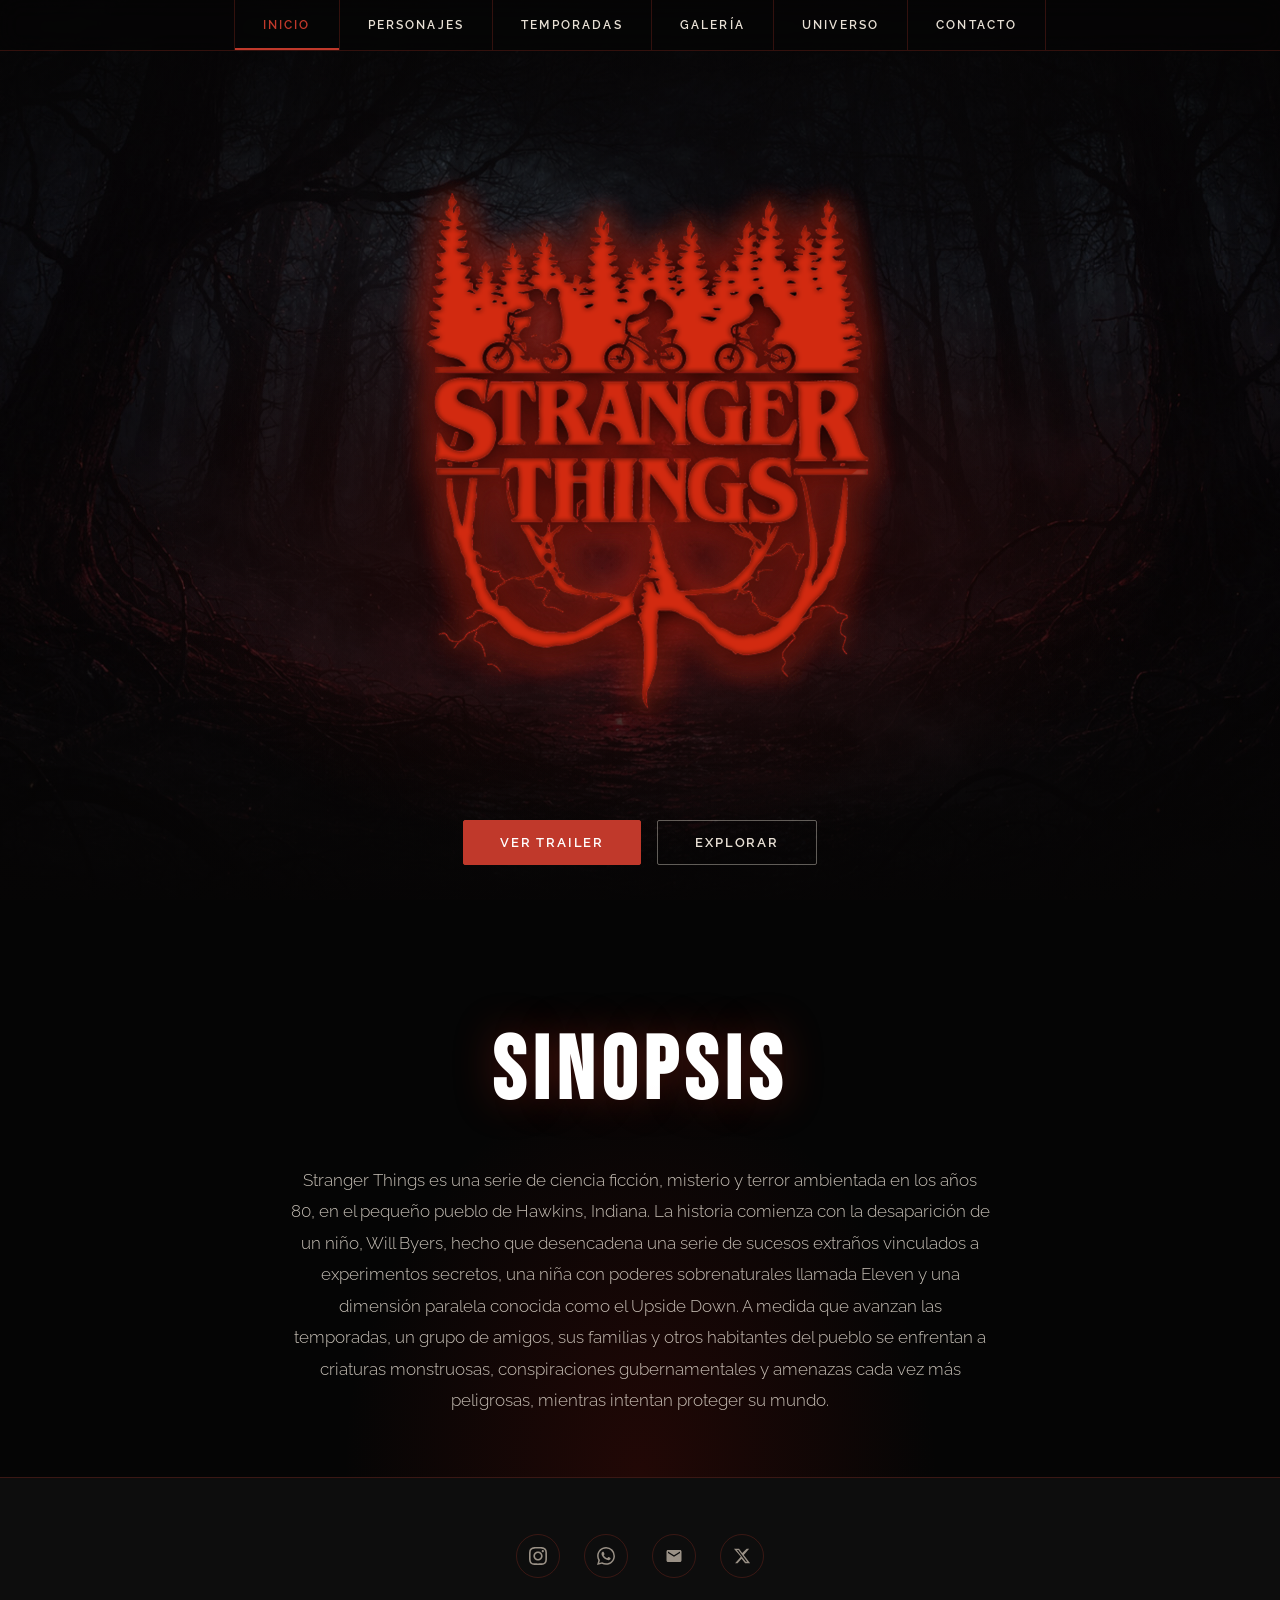
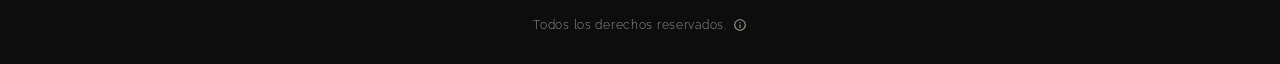
==== index.html @ 42d4671a "Add files via upload" ====
<!DOCTYPE html>
<html lang="es">
<head>
<meta charset="UTF-8" />
<meta name="viewport" content="width=device-width, initial-scale=1.0" />
<title>Stranger Things</title>
<link rel="preconnect" href="https://fonts.googleapis.com" />
<link rel="preconnect" href="https://fonts.gstatic.com" crossorigin />
<link href="https://fonts.googleapis.com/css2?family=Bebas+Neue&family=Raleway:wght@300;400;600&display=swap" rel="stylesheet" />
<link rel="stylesheet" href="css/style.css" />
</head>
<body>

<!-- HERO -->
<section id="inicio">
  <div class="hero-bg-img"></div>
  <div class="hero-bg"></div>

  <div class="particles" id="particles"></div>

  <div class="hero-content">
    <div class="logo-wrapper">
      <div class="hero">
        <img src="img/Logos/LogoStrangerThings 1.png" alt="Stranger Things">
      </div>
      <div class="hero-buttons">
        <button class="btn btn-primary" onclick="openTrailer()">Ver Trailer</button>
        <button class="btn btn-secondary" onclick="document.getElementById('sinopsis').scrollIntoView({behavior:'smooth'})">Explorar</button>
      </div>
    </div>
  </div>
</section>

<!-- SINOPSIS -->
<section id="sinopsis">
  <h2>Sinopsis</h2>
  <p>
    Stranger Things es una serie de ciencia ficción, misterio y terror ambientada
    en los años 80, en el pequeño pueblo de Hawkins, Indiana. La historia comienza
    con la desaparición de un niño, Will Byers, hecho que desencadena una serie de
    sucesos extraños vinculados a experimentos secretos, una niña con poderes
    sobrenaturales llamada Eleven y una dimensión paralela conocida como el
    Upside Down. A medida que avanzan las temporadas, un grupo de amigos, sus
    familias y otros habitantes del pueblo se enfrentan a criaturas monstruosas,
    conspiraciones gubernamentales y amenazas cada vez más peligrosas, mientras
    intentan proteger su mundo.
  </p>
</section>

<!-- PLACEHOLDER SECTIONS (para scroll targets) -->
<section id="personajes"></section>
<section id="temporadas"></section>
<section id="galeria"></section>
<section id="universo"></section>
<section id="contacto"></section>

<!-- FOOTER -->
<footer>
  <div class="footer-social">
    <!-- Instagram -->
    <a href="#" class="social-icon" aria-label="Instagram">
      <svg viewBox="0 0 24 24"><path d="M12 2.163c3.204 0 3.584.012 4.85.07 3.252.148 4.771 1.691 4.919 4.919.058 1.265.069 1.645.069 4.849 0 3.205-.012 3.584-.069 4.849-.149 3.225-1.664 4.771-4.919 4.919-1.266.058-1.644.07-4.85.07-3.204 0-3.584-.012-4.849-.07-3.26-.149-4.771-1.699-4.919-4.92-.058-1.265-.07-1.644-.07-4.849 0-3.204.013-3.583.07-4.849.149-3.227 1.664-4.771 4.919-4.919 1.266-.057 1.645-.069 4.849-.069zm0-2.163c-3.259 0-3.667.014-4.947.072-4.358.2-6.78 2.618-6.98 6.98-.059 1.281-.073 1.689-.073 4.948 0 3.259.014 3.668.072 4.948.2 4.358 2.618 6.78 6.98 6.98 1.281.058 1.689.072 4.948.072 3.259 0 3.668-.014 4.948-.072 4.354-.2 6.782-2.618 6.979-6.98.059-1.28.073-1.689.073-4.948 0-3.259-.014-3.667-.072-4.947-.196-4.354-2.617-6.78-6.979-6.98-1.281-.059-1.69-.073-4.949-.073zm0 5.838c-3.403 0-6.162 2.759-6.162 6.162s2.759 6.163 6.162 6.163 6.162-2.759 6.162-6.163c0-3.403-2.759-6.162-6.162-6.162zm0 10.162c-2.209 0-4-1.79-4-4 0-2.209 1.791-4 4-4s4 1.791 4 4c0 2.21-1.791 4-4 4zm6.406-11.845c-.796 0-1.441.645-1.441 1.44s.645 1.44 1.441 1.44c.795 0 1.439-.645 1.439-1.44s-.644-1.44-1.439-1.44z"/></svg>
    </a>
    <!-- WhatsApp -->
    <a href="#" class="social-icon" aria-label="WhatsApp">
      <svg viewBox="0 0 24 24"><path d="M17.472 14.382c-.297-.149-1.758-.867-2.03-.967-.273-.099-.471-.148-.67.15-.197.297-.767.966-.94 1.164-.173.199-.347.223-.644.075-.297-.15-1.255-.463-2.39-1.475-.883-.788-1.48-1.761-1.653-2.059-.173-.297-.018-.458.13-.606.134-.133.298-.347.446-.52.149-.174.198-.298.298-.497.099-.198.05-.371-.025-.52-.075-.149-.669-1.612-.916-2.207-.242-.579-.487-.5-.669-.51-.173-.008-.371-.01-.57-.01-.198 0-.52.074-.792.372-.272.297-1.04 1.016-1.04 2.479 0 1.462 1.065 2.875 1.213 3.074.149.198 2.096 3.2 5.077 4.487.709.306 1.262.489 1.694.625.712.227 1.36.195 1.871.118.571-.085 1.758-.719 2.006-1.413.248-.694.248-1.289.173-1.413-.074-.124-.272-.198-.57-.347m-5.421 7.403h-.004a9.87 9.87 0 01-5.031-1.378l-.361-.214-3.741.982.998-3.648-.235-.374a9.86 9.86 0 01-1.51-5.26c.001-5.45 4.436-9.884 9.888-9.884 2.64 0 5.122 1.03 6.988 2.898a9.825 9.825 0 012.893 6.994c-.003 5.45-4.437 9.884-9.885 9.884m8.413-18.297A11.815 11.815 0 0012.05 0C5.495 0 .16 5.335.157 11.892c0 2.096.547 4.142 1.588 5.945L.057 24l6.305-1.654a11.882 11.882 0 005.683 1.448h.005c6.554 0 11.89-5.335 11.893-11.893a11.821 11.821 0 00-3.48-8.413z"/></svg>
    </a>
    <!-- Email -->
    <a href="#" class="social-icon" aria-label="Email">
      <svg viewBox="0 0 24 24"><path d="M20 4H4c-1.1 0-2 .9-2 2v12c0 1.1.9 2 2 2h16c1.1 0 2-.9 2-2V6c0-1.1-.9-2-2-2zm0 4l-8 5-8-5V6l8 5 8-5v2z"/></svg>
    </a>
    <!-- X / Twitter -->
    <a href="#" class="social-icon" aria-label="X">
      <svg viewBox="0 0 24 24"><path d="M18.244 2.25h3.308l-7.227 8.26 8.502 11.24H16.17l-4.714-6.231-5.401 6.231H2.746l7.73-8.835L1.254 2.25H8.08l4.259 5.63 5.905-5.63zm-1.161 17.52h1.833L7.084 4.126H5.117z"/></svg>
    </a>
  </div>

  <!-- NAV -->
<nav>
  <a href="#inicio" class="active">Inicio</a>
  <a href="pages/personajes.html">Personajes</a>
  <a href="pages/temporadas.html">Temporadas</a>
  <a href="pages/galeria.html">Galería</a>
  <a href="pages/universo.html">Universo</a>
  <a href="pages/contacto.html">Contacto</a>
</nav>

  <p class="footer-copy">
    Todos los derechos reservados.
    <svg viewBox="0 0 24 24"><path d="M12 2C6.48 2 2 6.48 2 12s4.48 10 10 10 10-4.48 10-10S17.52 2 12 2zm0 18c-4.41 0-8-3.59-8-8s3.59-8 8-8 8 3.59 8 8-3.59 8-8 8zm-1-13h2v2h-2zm0 4h2v6h-2z"/></svg>
  </p>
</footer>

<!-- TRAILER MODAL -->
<div class="modal-overlay" id="trailerModal" onclick="closeTrailerOnOverlay(event)">
  <div class="modal-box">
    <button class="modal-close" onclick="closeTrailer()" aria-label="Cerrar">✕</button>
    <div class="modal-video">
      <iframe id="trailerFrame" src=""
        allow="autoplay; encrypted-media"
        allowfullscreen
        title="Stranger Things Trailer"></iframe>
    </div>
  </div>
</div>

<script src="script.js"></script>
</body>
</html>
---- css/style.css ----
*, *::before, *::after { box-sizing: border-box; margin: 0; padding: 0; }

:root {
  --red: #c0392b;
  --red-glow: #e74c3c;
  --dark: #0a0a0a;
  --darker: #050505;
  --text: #e8e0d5;
  --muted: #9a9186;
  --border: rgba(192,57,43,0.25);
}

html { scroll-behavior: smooth; }

body {
  background: var(--darker);
  color: var(--text);
  font-family: 'Raleway', 'Arial', sans-serif;
  font-weight: 300;
  overflow-x: hidden;
  font-feature-settings: "kern" 1;
  -webkit-font-smoothing: antialiased;
  -moz-osx-font-smoothing: grayscale;
}

/* Asegurar tamaños de fuente fallback */
h1, h2, h3, h4, h5, h6 {
  font-family: 'Bebas Neue', 'Arial', sans-serif;
  font-feature-settings: "kern" 1;
}

/* ── NAVBAR ── */
nav {
  position: fixed;
  top: 0; left: 0; right: 0;
  z-index: 100;
  display: flex;
  justify-content: center;
  align-items: center;
  gap: 0;
  padding: 0;
  background: rgba(5,5,5,0.82);
  backdrop-filter: blur(12px);
  border-bottom: 0.5px solid var(--border);
}

nav a {
  color: var(--text);
  text-decoration: none;
  font-size: 12px;
  font-weight: 600;
  letter-spacing: 0.18em;
  text-transform: uppercase;
  padding: 18px 28px;
  border-right: 0.5px solid var(--border);
  transition: color 0.2s, background 0.2s;
  position: relative;
}
nav a:first-child { border-left: 0.5px solid var(--border); }
nav a:hover { color: var(--red-glow); background: rgba(192,57,43,0.07); }
nav a.active { color: var(--red); }
nav a.active::after {
  content: '';
  position: absolute;
  bottom: 0; left: 0; right: 0;
  height: 2px;
  background: var(--red);
}

/* ── HERO ── */
#inicio {
  position: relative;
  min-height: 100vh;
  display: flex;
  flex-direction: column;
  align-items: center;
  justify-content: center;
  overflow: hidden;
}

.hero-bg {
  position: absolute;
  inset: 0;
  background:
    radial-gradient(ellipse 60% 50% at 50% 60%, rgba(150,20,10,0.18) 0%, transparent 70%),
    radial-gradient(ellipse 100% 100% at 50% 50%, rgba(10,5,5,0.6) 0%, transparent 100%),
    linear-gradient(to bottom, rgba(5,5,5,0.7) 0%, rgba(5,5,5,0.1) 30%, rgba(5,5,5,0.4) 70%, rgba(5,5,5,0.95) 100%);
  z-index: 1;
}

.hero-bg-img {
  position: absolute;
  inset: 0;
  background-image: url(../img/Backgrounds/BackgroundHome.jpg);
  background-size: cover;
  background-position: center 30%;
  filter: saturate(0.75) brightness(1);
}

/* Animated particles */
.particles {
  position: absolute;
  inset: 0;
  z-index: 1;
  pointer-events: none;
}
.particle {
  position: absolute;
  width: 2px; height: 2px;
  background: var(--red-glow);
  border-radius: 50%;
  opacity: 0;
  animation: float-up linear infinite;
}

@keyframes float-up {
  0%   { opacity: 0; transform: translateY(0) scale(1); }
  10%  { opacity: 0.6; }
  90%  { opacity: 0.3; }
  100% { opacity: 0; transform: translateY(-60vh) scale(0); }
}

.hero-content {
  position: relative;
  z-index: 2;
  display: flex;
  flex-direction: column;
  align-items: center;
  gap: 40px;
  padding-top: 80px;
}

/* ST Logo SVG placeholder with glow */
.logo-wrapper {
  position: relative;
  width: min(680px, 90vw);
  margin: 0 auto;
  display: flex;
  flex-direction: column;
  align-items: center;
  justify-content: center;
}

.logo-glow {
  position: absolute;
  inset: -40px;
  background: radial-gradient(ellipse 80% 70% at 50% 55%, rgba(200,30,15,0.45) 0%, transparent 70%);
  filter: blur(20px);
  animation: pulse-glow 3s ease-in-out infinite;
}

@keyframes pulse-glow {
  0%, 100% { opacity: 0.7; transform: scale(1); }
  50%       { opacity: 1;   transform: scale(1.06); }
}

.logo-img {
  position: relative;
  width: 100%;
  filter: drop-shadow(0 0 24px rgba(220,50,20,0.8)) drop-shadow(0 0 6px rgba(255,80,40,0.6));
  animation: logo-entrance 1.2s cubic-bezier(0.16, 1, 0.3, 1) both;
}

@keyframes logo-entrance {
  0%   { opacity: 0; transform: scale(0.82) translateY(28px); filter: drop-shadow(0 0 0px transparent); }
  40%  { opacity: 0.15; filter: drop-shadow(0 0 12px rgba(220,50,20,0.6)); }
  55%  { opacity: 0.9; filter: drop-shadow(0 0 18px rgba(255,80,40,0.5)); }
  65%  { opacity: 0.4; filter: drop-shadow(0 0 8px rgba(220,50,20,0.3)); }
  80%  { opacity: 1; filter: drop-shadow(0 0 14px rgba(220,50,20,0.5)); }
  90%  { opacity: 0.9; }
  100% { opacity: 1; transform: scale(1) translateY(0); filter: drop-shadow(0 0 10px rgba(220,50,20,0.4)) drop-shadow(0 0 3px rgba(255,80,40,0.3)); }
}

@keyframes logo-glow-pulse {
  0%, 100% { filter: drop-shadow(0 0 10px rgba(220,50,20,0.4)) drop-shadow(0 0 3px rgba(255,80,40,0.3)); }
  50%       { filter: drop-shadow(0 0 18px rgba(231,76,60,0.6)) drop-shadow(0 0 8px rgba(255,80,40,0.4)); }
}

.hero img {
  display: block;
  width: 100%;
  height: auto;
  max-width: 1000px;
  margin: 0 auto;
  animation: logo-entrance 2s cubic-bezier(0.16, 1, 0.3, 1) both, logo-glow-pulse 3s ease-in-out 2s infinite;
}

.hero-buttons {
  display: flex;
  flex-direction: row;
  align-items: center;
  justify-content: center;
  gap: 16px;
  margin-top: 24px;
  animation: fade-up 0.8s 0.5s both;
}

.hero-buttons .btn {
  width: auto;
  min-width: 160px;
}

@keyframes fade-up {
  from { opacity: 0; transform: translateY(24px); }
  to   { opacity: 1; transform: translateY(0); }
}

.btn {
  padding: 14px 36px;
  font-family: 'Raleway', sans-serif;
  font-size: 13px;
  font-weight: 600;
  letter-spacing: 0.14em;
  text-transform: uppercase;
  cursor: pointer;
  transition: all 0.2s;
  border-radius: 2px;
}

.btn-primary {
  background: var(--red);
  color: #fff;
  border: 1.5px solid var(--red);
}
.btn-primary:hover {
  background: var(--red-glow);
  border-color: var(--red-glow);
  box-shadow: 0 0 20px rgba(231,76,60,0.4);
}

.btn-secondary {
  background: transparent;
  color: var(--text);
  border: 1.5px solid rgba(232,224,213,0.4);
}
.btn-secondary:hover {
  border-color: var(--text);
  background: rgba(232,224,213,0.05);
}

/* ── PERSONAJES PAGE ── */
.personajes-section {
  min-height: 100vh;
  padding: 100px 24px 72px;
  display: flex;
  flex-direction: column;
  align-items: center;
  background-image: url(../img/Backgrounds/BackgroundPersonajes.jpg);
  background-size: cover;
  background-position: center;
  background-repeat: no-repeat;
  position: relative;
}

.personajes-section::before {
  content: '';
  position: absolute;
  inset: 0;
  background: linear-gradient(180deg, rgba(5,5,5,0.55) 0%, rgba(5,5,5,0.65) 40%, rgba(5,5,5,0.75) 100%);
  pointer-events: none;
}

.personajes-section > * {
  position: relative;
  z-index: 1;
}

/* ── TEMPORADAS PAGE CUSTOM BACKGROUND ── */
.temporadas-section {
  background-image: 
    radial-gradient(circle at 20% 50%, rgba(200,30,15,0.15) 0%, transparent 50%),
    radial-gradient(circle at 80% 80%, rgba(150,20,10,0.12) 0%, transparent 50%),
    radial-gradient(circle at 50% 0%, rgba(220,50,30,0.08) 0%, transparent 60%),
    linear-gradient(135deg, #0a0a0a 0%, #1a0a0a 30%, #0d0d0d 60%, #050505 100%) !important;
  background-attachment: fixed;
  background-size: 100% 100%;
}

.temporadas-section::before {
  background: linear-gradient(180deg, rgba(5,5,5,0.3) 0%, rgba(5,5,5,0.5) 40%, rgba(5,5,5,0.7) 100%) !important;
}

.galeria-section {
  min-height: 100vh;
  padding: 100px 24px 72px;
  display: flex;
  flex-direction: column;
  align-items: center;
  background: linear-gradient(180deg, rgba(5,5,5,0.95) 0%, rgba(8,8,8,0.98) 45%, rgba(5,5,5,1) 100%);
  position: relative;
}

.galeria-section::before {
  content: '';
  position: absolute;
  inset: 0;
  background: rgba(0, 0, 0, 0.18);
  pointer-events: none;
}

.galeria-section > * {
  position: relative;
  z-index: 1;
}

.galeria-light {
  position: absolute;
  top: 10%;
  bottom: 10%;
  width: 3px;
  border-radius: 2px;
  pointer-events: none;
  z-index: 0;
  animation: light-pulse 3s ease-in-out infinite;
}

.galeria-light--left {
  left: 0;
  background: linear-gradient(to bottom, transparent, rgba(192,57,43,0.6), rgba(231,76,60,0.9), rgba(192,57,43,0.6), transparent);
  box-shadow: 0 0 40px 60px rgba(192,57,43,0.2), 0 0 120px 100px rgba(192,57,43,0.08);
}

.galeria-light--right {
  right: 0;
  background: linear-gradient(to bottom, transparent, rgba(192,57,43,0.6), rgba(231,76,60,0.9), rgba(192,57,43,0.6), transparent);
  box-shadow: 0 0 40px 60px rgba(192,57,43,0.2), 0 0 120px 100px rgba(192,57,43,0.08);
}

@keyframes light-pulse {
  0%, 100% { opacity: 0.7; }
  50%       { opacity: 1; }
}


.gallery-carousel {
  width: 100%;
  max-width: 1000px;
  padding: 0 48px;
  display: flex;
  flex-direction: column;
  gap: 26px;
  align-items: center;
}

.carousel-main {
  position: relative;
  width: 100%;
  max-width: 980px;
  height: 520px;
  overflow: hidden;
  border-radius: 26px;
  box-shadow: 0 18px 70px rgba(0, 0, 0, 0.45);
}

.carousel-main img {
  display: block;
  width: 100%;
  height: 100%;
  object-fit: cover;
}

.carousel-control {
  position: absolute;
  top: 50%;
  transform: translateY(-50%);
  width: 52px;
  height: 52px;
  border: none;
  border-radius: 50%;
  background: rgba(20, 20, 20, 0.72);
  color: #fff;
  font-size: 28px;
  cursor: pointer;
  display: grid;
  place-items: center;
  transition: background 0.2s, transform 0.2s;
  z-index: 2;
}

.carousel-control:hover {
  background: rgba(255, 255, 255, 0.14);
  transform: translateY(-50%) scale(1.05);
}

.carousel-control.prev {
  left: 18px;
}

.carousel-control.next {
  right: 18px;
}

.carousel-thumbs {
  width: 100%;
  display: flex;
  justify-content: center;
  gap: 16px;
  flex-wrap: wrap;
}

.thumb {
  border: 2px solid transparent;
  border-radius: 16px;
  overflow: hidden;
  padding: 4px;
  background: rgba(255, 255, 255, 0.04);
  cursor: pointer;
  transition: border-color 0.2s, transform 0.2s;
}

.thumb:hover,
.thumb.active {
  border-color: rgba(255, 255, 255, 0.8);
  transform: translateY(-2px);
}

.thumb img {
  display: block;
  width: 120px;
  height: 72px;
  object-fit: cover;
}

@media (max-width: 760px) {
  .carousel-control {
    width: 44px;
    height: 44px;
    font-size: 24px;
  }

  .thumb img {
    width: 88px;
    height: 56px;
  }
}

.page-heading {
  text-align: center;
  max-width: 860px;
  margin-bottom: 48px;
}

.page-heading h1 {
  font-family: 'Bebas Neue', cursive;
  font-size: clamp(3rem, 4vw, 4.4rem);
  letter-spacing: 0.18em;
  color: #fff;
  margin-bottom: 14px;
  text-shadow: 0 0 16px rgba(80, 170, 255, 0.35), 0 0 30px rgba(65, 170, 255, 0.18);
}

.page-heading p {
  color: var(--muted);
  font-size: 1rem;
  line-height: 1.8;
}

.characters-grid {
  width: min(1160px, 100%);
  display: grid;
  grid-template-columns: repeat(2, minmax(0, 1fr));
  gap: 18px;
}

.character-card {
  display: grid;
  grid-template-columns: 140px 1fr;
  gap: 16px;
  align-items: stretch;
  padding: 18px;
  min-height: 220px;
  background: rgba(10,10,10,0.78);
  border: 1px solid rgba(255,255,255,0.09);
  border-radius: 22px;
  box-shadow: 0 18px 60px rgba(0,0,0,0.35);
  backdrop-filter: blur(12px);
}

.character-image {
  width: 100%;
  height: 100%;
  object-fit: cover;
  border-radius: 18px;
  aspect-ratio: 4 / 5;
}

.character-info h2 {
  font-size: 1.32rem;
  margin-bottom: 10px;
  color: #fff;
}

.character-info p {
  color: var(--muted);
  line-height: 1.85;
  font-size: 0.94rem;
}

@media (max-width: 900px) {
  .characters-grid {
    grid-template-columns: 1fr;
  }

  .character-card {
    grid-template-columns: 1fr;
  }

  .character-card:not(:last-child) {
    margin-bottom: 0;
  }

  .character-image {
    aspect-ratio: 16 / 9;
  }
}

@media (max-width: 600px) {
  .personajes-section {
    padding: 80px 18px 60px;
  }

  .character-card {
    padding: 18px;
    gap: 18px;
  }

  .character-info h2 {
    font-size: 1.25rem;
  }
}

/* ── SINOPSIS ── */
#sinopsis {
  background: var(--darker);
  padding: 120px 24px 60px;
  text-align: center;
  position: relative;
  overflow: hidden;
}

#sinopsis::before {
  content: '';
  position: absolute;
  bottom: 0; left: 50%; transform: translateX(-50%);
  width: 600px; height: 400px;
  background: radial-gradient(ellipse at 50% 100%, rgba(150,20,10,0.2) 0%, transparent 70%);
  pointer-events: none;
}

#sinopsis h2 {
  font-family: 'Bebas Neue', sans-serif;
  font-size: clamp(52px, 8vw, 88px);
  letter-spacing: 0.08em;
  color: #fff;
  margin-bottom: 40px;
  text-shadow: 0 0 40px rgba(200,50,30,0.35);
}

#sinopsis p {
  max-width: 700px;
  margin: 0 auto;
  font-size: 17px;
  line-height: 1.85;
  color: var(--text);
  opacity: 0.85;
  font-weight: 300;
}

/* ── FOOTER ── */
footer {
  background: #0d0d0d;
  border-top: 0.5px solid var(--border);
  padding: 56px 24px 32px;
  text-align: center;
}

.footer-social {
  display: flex;
  justify-content: center;
  gap: 24px;
  margin-bottom: 40px;
}

.social-icon {
  width: 44px; height: 44px;
  border: 0.5px solid var(--border);
  border-radius: 50%;
  display: flex; align-items: center; justify-content: center;
  color: var(--muted);
  text-decoration: none;
  transition: color 0.2s, border-color 0.2s, background 0.2s;
}
.social-icon:hover {
  color: var(--red-glow);
  border-color: var(--red-glow);
  background: rgba(192,57,43,0.08);
}
.social-icon svg { width: 18px; height: 18px; fill: currentColor; }

.footer-nav {
  display: flex;
  justify-content: center;
  flex-wrap: wrap;
  gap: 0;
  margin-bottom: 32px;
}

.footer-nav a {
  color: var(--muted);
  text-decoration: none;
  font-size: 11px;
  letter-spacing: 0.15em;
  text-transform: uppercase;
  padding: 6px 16px;
  border-right: 0.5px solid var(--border);
  transition: color 0.2s;
}
.footer-nav a:last-child { border-right: none; }
.footer-nav a:hover { color: var(--text); }

.footer-copy {
  font-size: 12px;
  color: var(--muted);
  display: flex;
  align-items: center;
  justify-content: center;
  gap: 6px;
  letter-spacing: 0.06em;
}
.footer-copy svg { width: 14px; height: 14px; fill: var(--muted); }

/* ── TRAILER MODAL ── */
.modal-overlay {
  display: none;
  position: fixed;
  inset: 0;
  z-index: 200;
  background: rgba(0,0,0,0.92);
  align-items: center;
  justify-content: center;
  animation: fade-in 0.2s;
}
.modal-overlay.open { display: flex; }

@keyframes fade-in { from { opacity: 0; } to { opacity: 1; } }

.modal-box {
  position: relative;
  width: min(860px, 95vw);
  border: 0.5px solid var(--border);
  background: #0a0a0a;
  border-radius: 4px;
  overflow: hidden;
  animation: scale-in 0.25s cubic-bezier(0.16,1,0.3,1);
}

@keyframes scale-in { from { transform: scale(0.93); opacity: 0; } to { transform: scale(1); opacity: 1; } }

.modal-close {
  position: absolute;
  top: 12px; right: 14px;
  z-index: 10;
  background: rgba(0,0,0,0.6);
  border: 0.5px solid var(--border);
  color: var(--text);
  width: 32px; height: 32px;
  border-radius: 50%;
  cursor: pointer;
  font-size: 16px;
  display: flex; align-items: center; justify-content: center;
  transition: background 0.2s;
}
.modal-close:hover { background: rgba(192,57,43,0.3); }

.modal-video {
  aspect-ratio: 16/9;
  width: 100%;
}

.modal-video iframe {
  width: 100%; height: 100%;
  border: none;
  display: block;
}

/* ── SEASONS ACCORDION ── */
.seasons-accordion {
  width: 100%;
  display: flex;
  flex-direction: column;
  gap: 16px;
  max-width: 1160px;
}

.season-item {
  width: 100%;
  border: 1px solid rgba(255,255,255,0.09);
  border-radius: 18px;
  background: rgba(10,10,10,0.78);
  overflow: hidden;
  transition: all 0.3s ease;
  backdrop-filter: blur(12px);
}

.season-item:hover {
  border-color: rgba(192,57,43,0.4);
  box-shadow: 0 8px 32px rgba(0,0,0,0.3);
}

.season-header {
  width: 100%;
  display: grid;
  grid-template-columns: 190px 1fr 28px;
  gap: 22px;
  align-items: center;
  padding: 18px 22px;
  background: transparent;
  border: none;
  color: var(--text);
  cursor: pointer;
  transition: all 0.3s ease;
  text-align: left;
}

.season-header:hover {
  color: var(--red-glow);
}

.season-image {
  width: 190px;
  min-width: 190px;
  max-width: 190px;
  height: 125px;
  object-fit: cover;
  border-radius: 14px;
  border: 1px solid rgba(255,255,255,0.12);
  box-shadow: 0 14px 36px rgba(0,0,0,0.35);
  flex-shrink: 0;
}

.season-info h2 {
  font-size: 1.45rem;
  font-weight: 600;
  margin: 0 0 10px;
  letter-spacing: 0.05em;
}

.season-info p {
  color: var(--muted);
  line-height: 1.75;
  font-size: 0.95rem;
}

.toggle-icon {
  display: inline-flex;
  align-items: center;
  justify-content: center;
  width: 28px;
  height: 28px;
  font-size: 14px;
  transition: transform 0.3s ease;
  flex-shrink: 0;
}

.season-item.active .toggle-icon {
  transform: rotate(180deg);
}

.season-content {
  max-height: 0;
  overflow: hidden;
  transition: max-height 0.4s ease;
  padding: 0 22px;
}

.season-item.active .season-content {
  max-height: 600px;
  padding: 0 22px 22px;
}

.episodes-list {
  display: flex;
  flex-direction: row;
  flex-wrap: wrap;
  align-items: flex-start;
  gap: 8px;
}

.episode {
  padding: 10px 12px;
  background: rgba(192,57,43,0.1);
  border: 0.5px solid rgba(192,57,43,0.3);
  border-radius: 4px;
  color: var(--text);
  font-size: 0.85rem;
  text-align: left;
  transition: all 0.2s ease;
  cursor: default;
  white-space: nowrap;
  width: fit-content;
}

.episode:hover {
  background: rgba(192,57,43,0.2);
  border-color: rgba(192,57,43,0.6);
}

@media (max-width: 760px) {
  .season-header {
    grid-template-columns: 1fr;
    gap: 16px;
    padding: 18px;
  }

  .season-image {
    height: auto;
    aspect-ratio: 16 / 9;
  }

  .season-info h2 {
    font-size: 1.2rem;
  }

  .season-info p {
    font-size: 0.9rem;
  }

  .toggle-icon {
    position: absolute;
    top: 18px;
    right: 18px;
    background: rgba(0,0,0,0.45);
    border-radius: 50%;
  }

  .season-content {
    padding: 0 18px;
  }

  .season-item.active .season-content {
    padding: 0 18px 18px;
  }

  .episodes-list {
    gap: 6px;
  }

  .episode {
    width: 100%;
    white-space: normal;
    padding: 8px 10px;
    font-size: 0.78rem;
  }
}

/* ── UNIVERSO PAGE ── */
.universo-section {
  min-height: 100vh;
  padding: 100px 24px 72px;
  display: flex;
  flex-direction: column;
  align-items: center;
  background-image: 
    radial-gradient(circle at 20% 30%, rgba(200,30,15,0.2) 0%, transparent 50%),
    radial-gradient(circle at 80% 70%, rgba(150,20,10,0.15) 0%, transparent 50%),
    linear-gradient(135deg, #0a0a0a 0%, #1a0a0a 40%, #0f0f0f 80%, #050505 100%);
  background-attachment: fixed;
  position: relative;
}

.universo-section::before {
  content: '';
  position: absolute;
  inset: 0;
  background: linear-gradient(180deg, rgba(5,5,5,0.4) 0%, rgba(5,5,5,0.6) 40%, rgba(5,5,5,0.8) 100%);
  pointer-events: none;
}

.universo-section > * {
  position: relative;
  z-index: 1;
}

.entities-grid {
  width: min(1160px, 100%);
  display: grid;
  grid-template-columns: repeat(2, minmax(0, 1fr));
  gap: 18px;
  margin-bottom: 60px;
}

.entity-card {
  display: flex;
  flex-direction: column;
  overflow: hidden;
  background: rgba(10,10,10,0.78);
  border: 1px solid rgba(255,255,255,0.09);
  border-radius: 8px;
  box-shadow: 0 18px 60px rgba(0,0,0,0.35);
  backdrop-filter: blur(12px);
  transition: all 0.3s ease;
  cursor: default;
}

.entity-image {
  width: 100%;
  height: 200px;
  object-fit: cover;
  object-position: center top;
  display: block;
}

.entity-content {
  padding: 24px;
}

.entity-card:hover {
  border-color: rgba(192,57,43,0.4);
  box-shadow: 0 24px 80px rgba(200,30,15,0.2);
  transform: translateY(-4px);
  background: rgba(10,10,10,0.88);
}

.entity-content h2 {
  font-size: 1.4rem;
  margin-bottom: 8px;
  color: #fff;
  letter-spacing: 0.03em;
}

.entity-subtitle {
  color: var(--red-glow);
  font-size: 0.85rem;
  margin-bottom: 12px;
  text-transform: uppercase;
  letter-spacing: 0.08em;
}

.entity-description {
  color: var(--muted);
  line-height: 1.8;
  font-size: 0.95rem;
  margin: 0;
}

.universo-info {
  width: min(1160px, 100%);
  padding: 40px 32px;
  background: rgba(10,10,10,0.6);
  border: 1px solid rgba(192,57,43,0.2);
  border-radius: 8px;
  backdrop-filter: blur(12px);
}

.universo-info h3 {
  font-size: 1.6rem;
  margin-bottom: 20px;
  color: #fff;
  letter-spacing: 0.03em;
}

.universo-info p {
  color: var(--muted);
  line-height: 1.85;
  font-size: 0.95rem;
  margin-bottom: 16px;
}

.universo-info p:last-child {
  margin-bottom: 0;
}

@media (max-width: 900px) {
  .entities-grid {
    grid-template-columns: 1fr;
  }

  .entity-card {
    min-height: auto;
  }
}

@media (max-width: 600px) {
  .universo-section {
    padding: 80px 18px 60px;
  }

  .entity-card {
    padding: 18px;
  }

  .entity-content h2 {
    font-size: 1.25rem;
  }

  .universo-info {
    padding: 24px 18px;
  }

  .universo-info h3 {
    font-size: 1.3rem;
  }
}

/* ── CONTACTO PAGE ── */
.contacto-section {
  min-height: 100vh;
  padding: 100px 24px 72px;
  display: flex;
  flex-direction: column;
  align-items: center;
  background-image: 
    radial-gradient(circle at 30% 20%, rgba(200,30,15,0.15) 0%, transparent 40%),
    radial-gradient(circle at 70% 80%, rgba(150,20,10,0.12) 0%, transparent 50%),
    linear-gradient(135deg, #0a0a0a 0%, #1a0a0a 40%, #0f0f0f 80%, #050505 100%);
  background-attachment: fixed;
  position: relative;
}

.contacto-section::before {
  content: '';
  position: absolute;
  inset: 0;
  background: linear-gradient(180deg, rgba(5,5,5,0.4) 0%, rgba(5,5,5,0.6) 40%, rgba(5,5,5,0.8) 100%);
  pointer-events: none;
}

.contacto-section > * {
  position: relative;
  z-index: 1;
}

.contact-form {
  width: min(540px, 100%);
  display: flex;
  flex-direction: column;
  gap: 16px;
}

.form-group {
  display: flex;
  flex-direction: column;
}

.form-input,
.form-textarea {
  padding: 14px 16px;
  background: transparent;
  border: 1px solid rgba(255,255,255,0.15);
  border-radius: 4px;
  color: var(--text);
  font-family: 'Raleway', sans-serif;
  font-size: 0.95rem;
  letter-spacing: 0.02em;
  transition: all 0.3s ease;
  outline: none;
}

.form-input::placeholder,
.form-textarea::placeholder {
  color: rgba(232,224,213,0.5);
}

.form-input:focus,
.form-textarea:focus {
  border-color: rgba(192,57,43,0.5);
  background: rgba(192,57,43,0.05);
  box-shadow: 0 0 12px rgba(200,30,15,0.1);
}

.form-textarea {
  resize: vertical;
  min-height: 160px;
}

.form-submit {
  align-self: flex-end;
  margin-top: 8px;
  padding: 12px 32px;
}

@media (max-width: 600px) {
  .contacto-section {
    padding: 80px 18px 60px;
  }

  .contact-form {
    width: 100%;
  }

  .form-input,
  .form-textarea {
    padding: 12px 14px;
    font-size: 0.9rem;
  }

  .form-submit {
    width: 100%;
  }
}

/* Posición de objeto por temporada */
.season-image-1 { object-position: center 42%; }
.season-image-2 { object-position: center 45%; }
.season-image-3 { object-position: center 50%; }
.season-image-4 { object-position: center 42%; }
.season-image-5 { object-position: center 45%; }
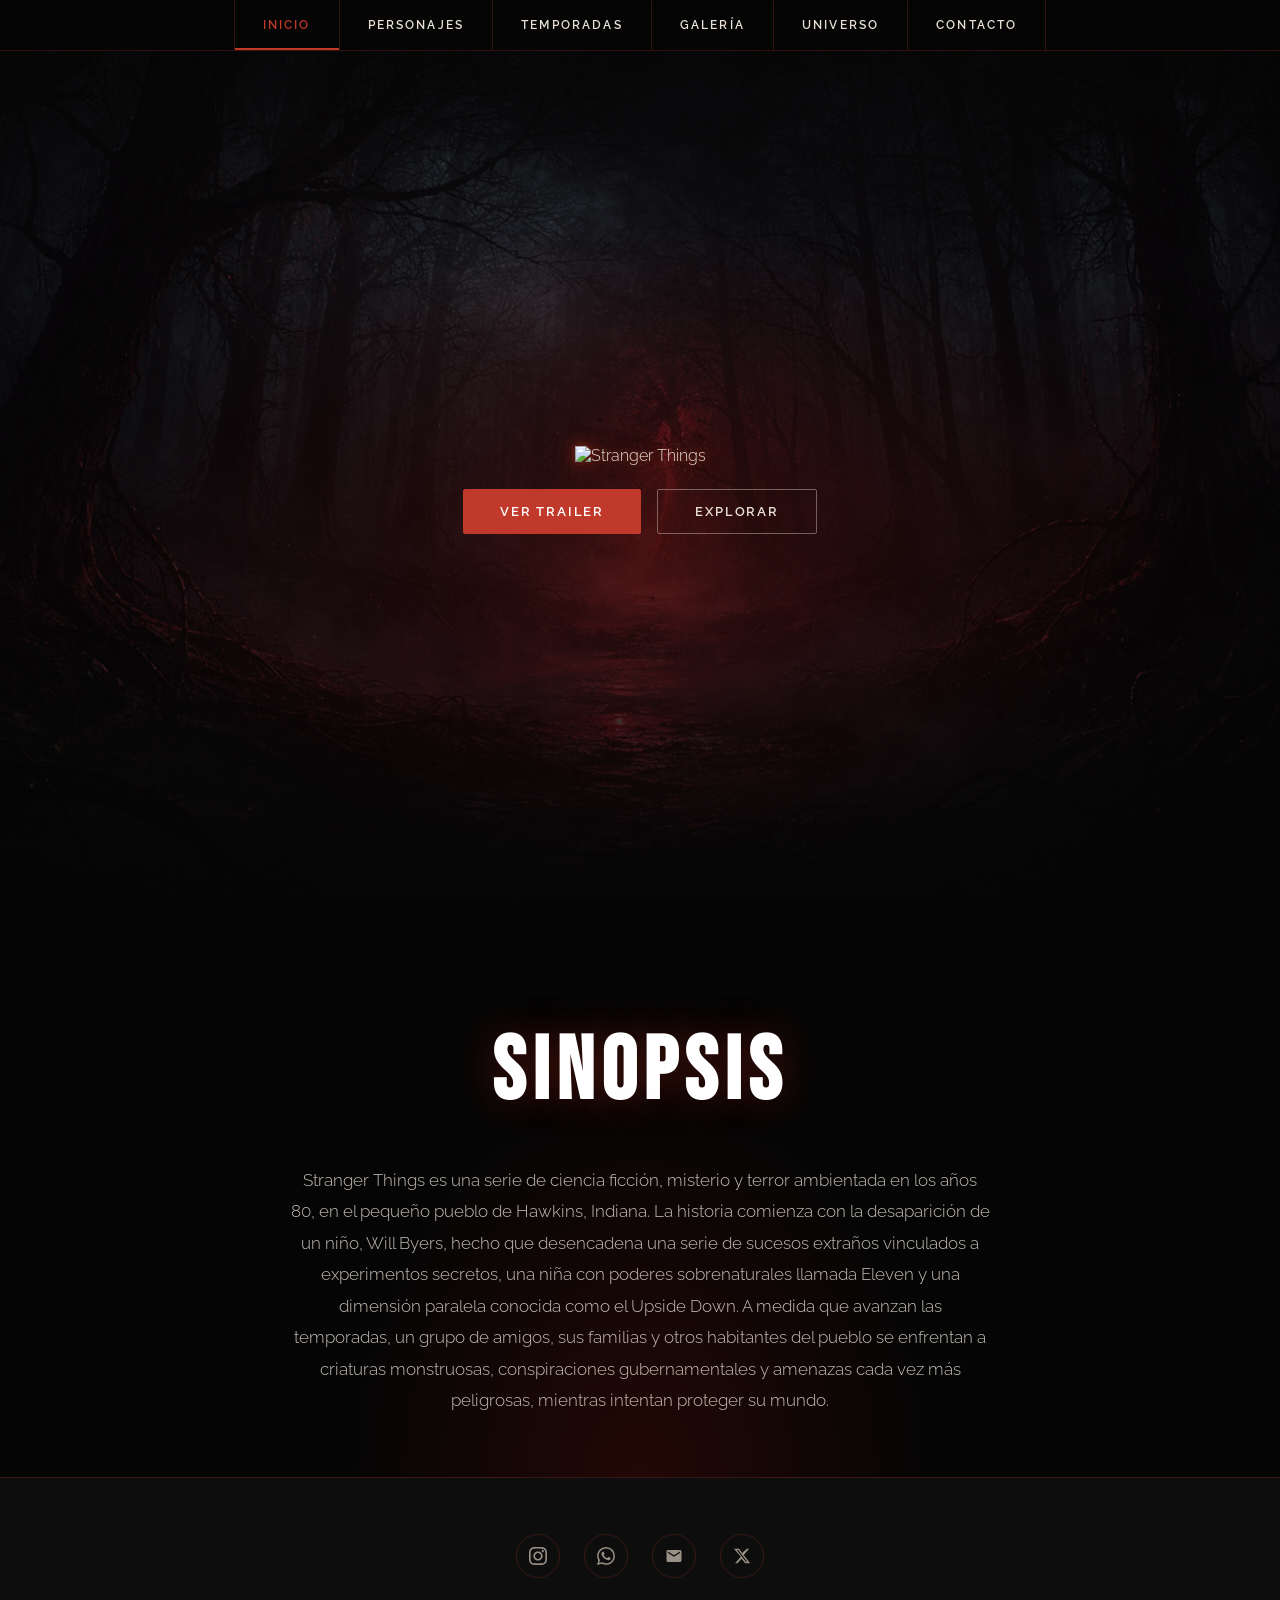
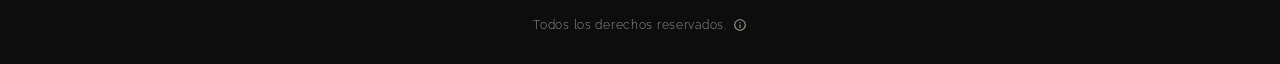
==== commit 822a7c6d: "Add files via upload" ====
--- a/index.html
+++ b/index.html
@@ -25,7 +25,7 @@
       </div>
       <div class="hero-buttons">
         <button class="btn btn-primary" onclick="openTrailer()">Ver Trailer</button>
-        <button class="btn btn-secondary" onclick="document.getElementById('sinopsis').scrollIntoView({behavior:'smooth'})">Explorar</button>
+        <button class="btn btn-secondary" onclick="window.location.href='pages/universo.html'">Explorar</button>
       </div>
     </div>
   </div>
--- a/css/style.css
+++ b/css/style.css
@@ -970,6 +970,248 @@
   margin-bottom: 0;
 }
 
+.timeline-section {
+  width: min(1160px, 100%);
+  margin-top: 60px;
+}
+
+.timeline-heading {
+  text-align: center;
+  max-width: 820px;
+  margin: 0 auto 36px;
+}
+
+.timeline-heading h2 {
+  font-size: clamp(2.2rem, 4vw, 3.6rem);
+  color: #fff;
+  letter-spacing: 0.12em;
+  margin-bottom: 10px;
+  text-shadow: 0 0 24px rgba(231,76,60,0.35);
+}
+
+.timeline-heading p {
+  color: var(--muted);
+  line-height: 1.8;
+  font-size: 0.95rem;
+}
+
+.timeline {
+  position: relative;
+  display: flex;
+  align-items: stretch;
+  gap: 0;
+  width: 100%;
+  max-width: 1120px;
+  margin: 0 auto;
+  padding: 18px 0;
+  overflow: visible;
+}
+
+.timeline::before {
+  content: '';
+  position: absolute;
+  top: 50%;
+  left: 0;
+  right: 0;
+  height: 8px;
+  transform: translateY(-50%);
+  background: linear-gradient(90deg, #bf3b28, #d6523d 22%, #e0b847 40%, #0f5660 62%, #3a3a3a 84%);
+  box-shadow: 0 0 28px rgba(231,76,60,0.22);
+}
+
+.timeline-item {
+  position: relative;
+  display: flex;
+  flex: 1 1 0;
+  min-width: 0;
+  height: 360px;
+  justify-content: center;
+  align-items: center;
+  outline: none;
+}
+
+.timeline-item::before {
+  content: '';
+  position: absolute;
+  left: 50%;
+  top: 50%;
+  width: 15px;
+  height: 15px;
+  transform: translate(-50%, -50%);
+  border-radius: 50%;
+  background: #fff;
+  border: 3px solid rgba(5,5,5,0.95);
+  box-shadow: 0 0 18px rgba(255,255,255,0.45);
+  z-index: 3;
+  transition: box-shadow 0.25s ease, transform 0.25s ease;
+}
+
+.timeline-item:hover::before,
+.timeline-item:focus-within::before,
+.timeline-item:focus::before {
+  box-shadow: 0 0 0 8px rgba(231,76,60,0.18), 0 0 30px rgba(255,255,255,0.7);
+  transform: translate(-50%, -50%) scale(1.08);
+}
+
+.timeline-marker {
+  position: absolute;
+  left: 50%;
+  top: 50%;
+  z-index: 4;
+  display: flex;
+  flex-direction: column;
+  align-items: center;
+  gap: 7px;
+  min-width: 62px;
+  transform: translate(-50%, -92px);
+  opacity: 1;
+  cursor: pointer;
+  transition: transform 0.28s ease, filter 0.28s ease, opacity 0.22s ease;
+}
+
+.timeline-marker::before {
+  content: '';
+  position: absolute;
+  left: 50%;
+  top: 42px;
+  width: 3px;
+  height: 48px;
+  transform: translateX(-50%);
+  background: rgba(192,57,43,0.72);
+  box-shadow: 0 0 16px rgba(231,76,60,0.28);
+  z-index: -1;
+}
+
+.timeline-item:nth-child(even) .timeline-marker {
+  flex-direction: column-reverse;
+  transform: translate(-50%, 36px);
+}
+
+.timeline-item:nth-child(even) .timeline-marker::before {
+  top: auto;
+  bottom: 42px;
+}
+
+.timeline-item:hover .timeline-marker,
+.timeline-item:focus .timeline-marker,
+.timeline-item:focus-within .timeline-marker {
+  filter: drop-shadow(0 0 18px rgba(231,76,60,0.38));
+  transform: translate(-50%, -98px);
+  opacity: 0;
+  pointer-events: none;
+}
+
+.timeline-item:nth-child(even):hover .timeline-marker,
+.timeline-item:nth-child(even):focus .timeline-marker,
+.timeline-item:nth-child(even):focus-within .timeline-marker {
+  transform: translate(-50%, 42px);
+  opacity: 0;
+}
+
+.timeline-icon {
+  display: inline-flex;
+  align-items: center;
+  justify-content: center;
+  width: 42px;
+  height: 42px;
+  border-radius: 50%;
+  background: rgba(192,57,43,0.95);
+  color: #fff;
+  border: 3px solid rgba(255,255,255,0.12);
+  box-shadow: 0 12px 26px rgba(0,0,0,0.32);
+  font-size: 1.08rem;
+  line-height: 1;
+}
+
+.timeline-item:nth-child(3n + 2) .timeline-icon {
+  background: #d2a93c;
+}
+
+.timeline-item:nth-child(3n) .timeline-icon {
+  background: #0f5660;
+}
+
+.timeline-item:nth-child(4n) .timeline-icon {
+  background: #3c3c3c;
+}
+
+.timeline-year {
+  display: inline-flex;
+  justify-content: center;
+  min-width: 62px;
+  padding: 4px 7px;
+  background: rgba(192,57,43,0.94);
+  color: #fff;
+  border: 1px solid rgba(255,255,255,0.16);
+  border-radius: 4px;
+  font-family: 'Bebas Neue', 'Arial', sans-serif;
+  font-size: 1.05rem;
+  letter-spacing: 0.08em;
+  box-shadow: 0 12px 26px rgba(0,0,0,0.28);
+}
+
+.timeline-item:nth-child(3n + 2) .timeline-year {
+  background: #d2a93c;
+}
+
+.timeline-item:nth-child(3n) .timeline-year {
+  background: #0f5660;
+}
+
+.timeline-item:nth-child(4n) .timeline-year {
+  background: #3c3c3c;
+}
+
+.timeline-content {
+  position: absolute;
+  left: 50%;
+  max-height: 0;
+  overflow: hidden;
+  opacity: 0;
+  transform: translateX(-50%) translateY(8px);
+  width: min(210px, 26vw);
+  margin-top: 0;
+  padding: 0 16px;
+  background: rgba(10,10,10,0.72);
+  border: 1px solid rgba(255,255,255,0.09);
+  border-radius: 8px;
+  box-shadow: 0 18px 60px rgba(0,0,0,0.28);
+  backdrop-filter: blur(12px);
+  pointer-events: none;
+  transition: max-height 0.45s ease, opacity 0.28s ease, transform 0.35s ease, margin-top 0.35s ease, padding 0.35s ease;
+}
+
+.timeline-item:hover .timeline-content,
+.timeline-item:focus .timeline-content,
+.timeline-item:focus-within .timeline-content {
+  max-height: 150px;
+  opacity: 1;
+  transform: translateX(-50%) translateY(0);
+  padding: 12px 14px;
+  pointer-events: auto;
+}
+
+.timeline-item:nth-child(odd) .timeline-content {
+  bottom: 202px;
+}
+
+.timeline-item:nth-child(even) .timeline-content {
+  top: 202px;
+}
+
+.timeline-content h3 {
+  color: #fff;
+  font-size: 0.95rem;
+  letter-spacing: 0.03em;
+  margin-bottom: 6px;
+}
+
+.timeline-content p {
+  color: var(--muted);
+  font-size: 0.72rem;
+  line-height: 1.45;
+}
+
 @media (max-width: 900px) {
   .entities-grid {
     grid-template-columns: 1fr;
@@ -999,6 +1241,84 @@
 
   .universo-info h3 {
     font-size: 1.3rem;
+  }
+
+  .timeline {
+    padding: 18px 0;
+  }
+
+  .timeline-item {
+    height: 320px;
+  }
+
+  .timeline-icon {
+    width: 34px;
+    height: 34px;
+    font-size: 0.9rem;
+  }
+
+  .timeline-marker {
+    min-width: 48px;
+    transform: translate(-50%, -82px);
+  }
+
+  .timeline-marker::before {
+    height: 42px;
+    top: 34px;
+  }
+
+  .timeline-item:nth-child(even) .timeline-marker::before {
+    bottom: 34px;
+  }
+
+  .timeline-item:nth-child(even) .timeline-marker {
+    transform: translate(-50%, 32px);
+  }
+
+  .timeline-item:hover .timeline-marker,
+  .timeline-item:focus .timeline-marker,
+  .timeline-item:focus-within .timeline-marker {
+    transform: translate(-50%, -88px);
+  }
+
+  .timeline-item:nth-child(even):hover .timeline-marker,
+  .timeline-item:nth-child(even):focus .timeline-marker,
+  .timeline-item:nth-child(even):focus-within .timeline-marker {
+    transform: translate(-50%, 38px);
+  }
+
+  .timeline-year {
+    min-width: 48px;
+    padding: 3px 5px;
+    font-size: 0.85rem;
+  }
+
+  .timeline-content {
+    width: min(190px, 42vw);
+    padding: 0 12px;
+  }
+
+  .timeline-item:nth-child(odd) .timeline-content {
+    bottom: 182px;
+  }
+
+  .timeline-item:nth-child(even) .timeline-content {
+    top: 182px;
+  }
+
+  .timeline-item:hover .timeline-content,
+  .timeline-item:focus .timeline-content,
+  .timeline-item:focus-within .timeline-content {
+    max-height: 150px;
+    padding: 10px 12px;
+  }
+
+  .timeline-content h3 {
+    font-size: 0.82rem;
+  }
+
+  .timeline-content p {
+    font-size: 0.68rem;
   }
 }
 
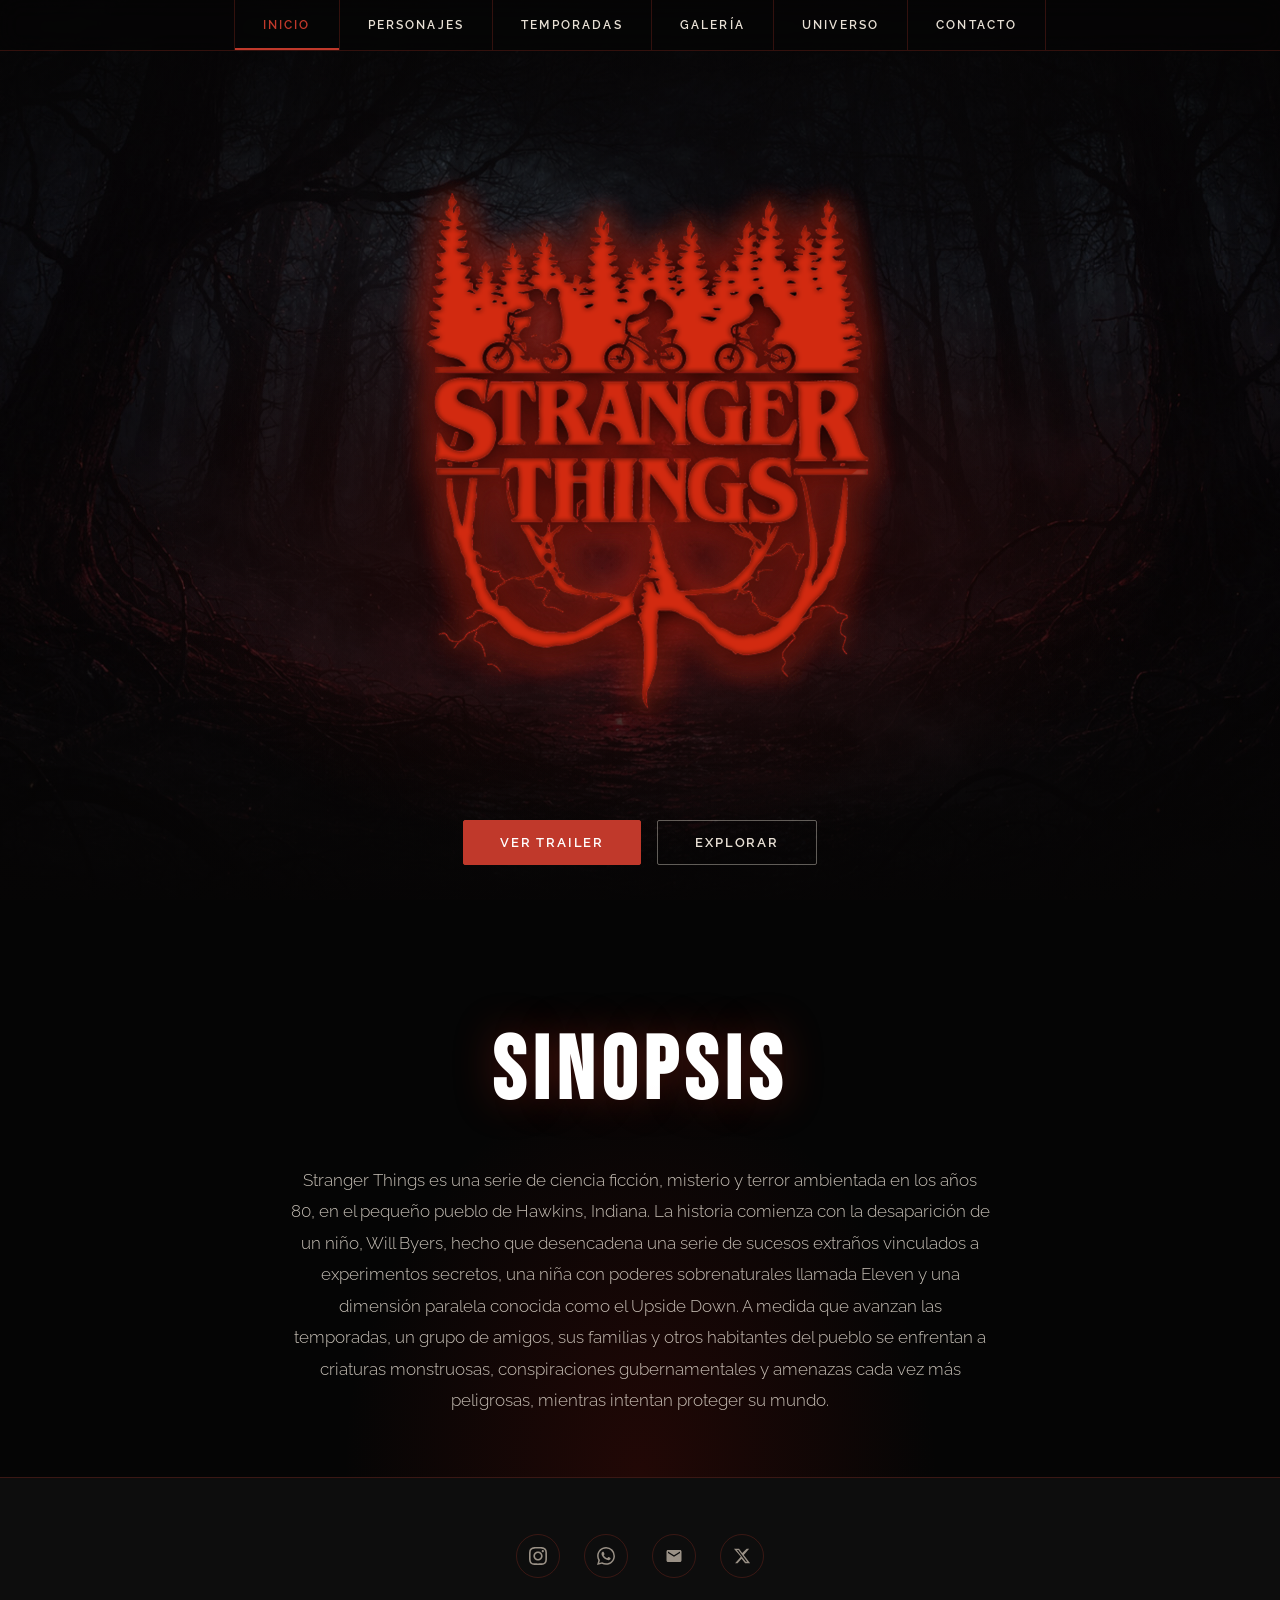
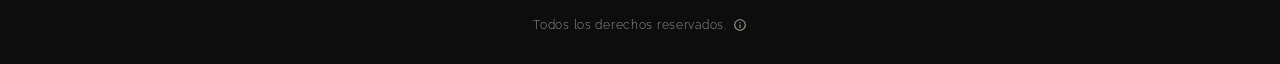
==== commit 7918c598: "Add files via upload" ====
--- a/index.html
+++ b/index.html
@@ -21,7 +21,7 @@
   <div class="hero-content">
     <div class="logo-wrapper">
       <div class="hero">
-        <img src="img/Logos/LogoStrangerThings 1.png" alt="Stranger Things">
+        <img src="img/logos/LogoStrangerThings 1.png" alt="Stranger Things">
       </div>
       <div class="hero-buttons">
         <button class="btn btn-primary" onclick="openTrailer()">Ver Trailer</button>
--- a/css/style.css
+++ b/css/style.css
@@ -767,14 +767,15 @@
 }
 
 .season-content {
-  max-height: 0;
+  display: grid;
+  grid-template-rows: 0fr;
   overflow: hidden;
-  transition: max-height 0.4s ease;
   padding: 0 22px;
+  transition: grid-template-rows 0.38s ease, padding-bottom 0.38s ease;
 }
 
 .season-item.active .season-content {
-  max-height: 600px;
+  grid-template-rows: 1fr;
   padding: 0 22px 22px;
 }
 
@@ -784,6 +785,8 @@
   flex-wrap: wrap;
   align-items: flex-start;
   gap: 8px;
+  min-height: 0;
+  overflow: hidden;
 }
 
 .episode {
